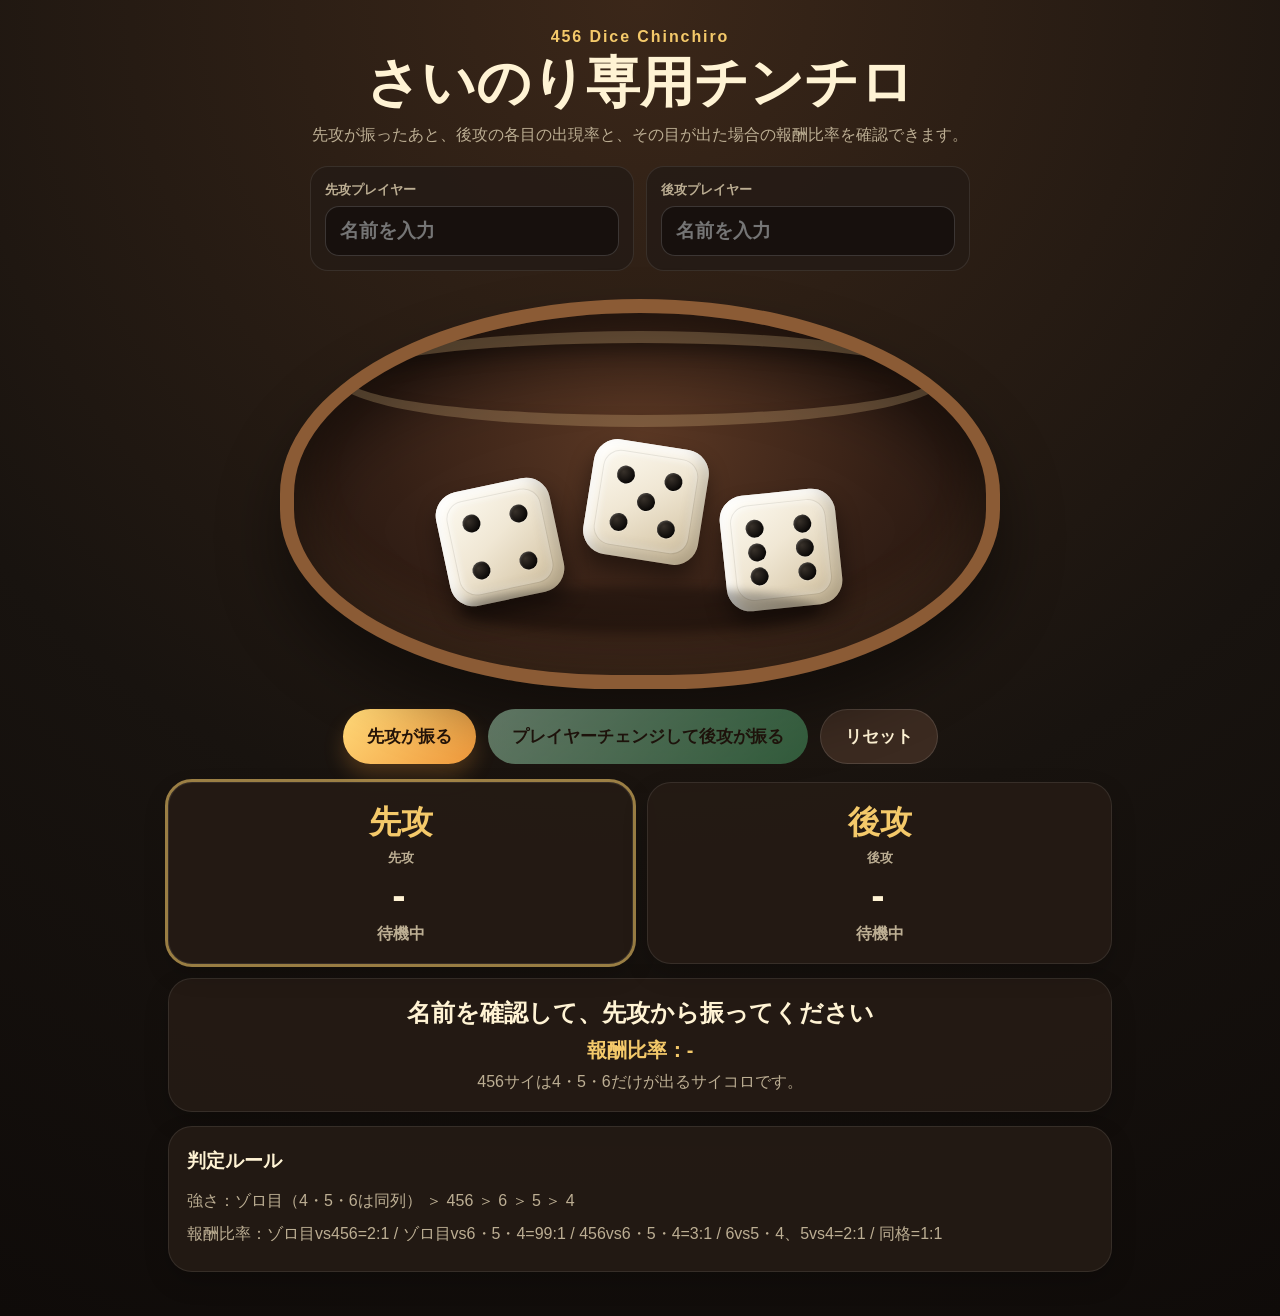
==== sainori_chinchiro_github_pages/index.html @ 75645ab0 "Add files via upload" ====
<!doctype html>
<html lang="ja">
<head>
  <meta charset="UTF-8" />
  <meta name="viewport" content="width=device-width, initial-scale=1.0" />
  <title>さいのり専用チンチロ</title>
  <link rel="stylesheet" href="style.css" />
</head>
<body>
  <main class="app">
    <section class="hero">
      <p class="eyebrow">456 Dice Chinchiro</p>
      <h1>さいのり専用チンチロ</h1>
      <p class="desc">先攻が振ったあと、後攻の各目の出現率と、その目が出た場合の報酬比率を確認できます。</p>
    </section>

    <section class="setup" id="setupBox">
      <label>
        <span>先攻プレイヤー</span>
        <input id="nameA" type="text" value="" placeholder="名前を入力" maxlength="12" autocomplete="off" />
      </label>
      <label>
        <span>後攻プレイヤー</span>
        <input id="nameB" type="text" value="" placeholder="名前を入力" maxlength="12" autocomplete="off" />
      </label>
    </section>

    <section class="bowl-wrap" aria-label="どんぶりとサイコロ">
      <div class="bowl">
        <div class="rim"></div>
        <div class="dice-stage" id="diceStage">
          <div class="dice a" id="die1" data-face="4"></div>
          <div class="dice b" id="die2" data-face="5"></div>
          <div class="dice c" id="die3" data-face="6"></div>
        </div>
        <div class="shadow"></div>
      </div>
    </section>

    <section class="controls">
      <button id="startBtn" class="start-btn">先攻が振る</button>
      <button id="nextBtn" class="next-btn" disabled>プレイヤーチェンジして後攻が振る</button>
      <button id="resetBtn" class="reset-btn">リセット</button>
    </section>

    <section class="players">
      <article class="card active" id="cardA">
        <h2 id="labelA">先攻</h2>
        <div class="turn">先攻</div>
        <div class="roll" id="rollA">-</div>
        <div class="rank" id="rankA">待機中</div>
      </article>
      <article class="card" id="cardB">
        <h2 id="labelB">後攻</h2>
        <div class="turn">後攻</div>
        <div class="roll" id="rollB">-</div>
        <div class="rank" id="rankB">待機中</div>
      </article>
    </section>

    <section class="result" id="resultBox">
      <div class="winner" id="winnerText">名前を確認して、先攻から振ってください</div>
      <div class="ratio" id="ratioText">報酬比率：-</div>
      <div class="note" id="noteText">456サイは4・5・6だけが出るサイコロです。</div>
    </section>

    <section class="odds hidden" id="oddsBox">
      <h3 id="oddsTitle">後攻が振る前の出現率・報酬比率</h3>
      <div class="odds-summary" id="oddsSummary"></div>
      <div class="odds-grid" id="oddsGrid"></div>
      <p class="odds-note" id="oddsNote"></p>
    </section>

    <section class="rules">
      <h3>判定ルール</h3>
      <p>強さ：ゾロ目（4・5・6は同列） ＞ 456 ＞ 6 ＞ 5 ＞ 4</p>
      <p>報酬比率：ゾロ目vs456=2:1 / ゾロ目vs6・5・4=99:1 / 456vs6・5・4=3:1 / 6vs5・4、5vs4=2:1 / 同格=1:1</p>
    </section>
  </main>
  <script src="script.js"></script>
</body>
</html>
---- sainori_chinchiro_github_pages/style.css ----
:root {
  --bg: #18130f;
  --panel: #251b15;
  --panel2: #312319;
  --gold: #f4c96a;
  --cream: #fff3d4;
  --muted: #bcae93;
  --red: #d74a35;
  --green: #4db06f;
}

* { box-sizing: border-box; }
body {
  margin: 0;
  min-height: 100vh;
  font-family: -apple-system, BlinkMacSystemFont, "Hiragino Sans", "Yu Gothic", sans-serif;
  background: radial-gradient(circle at top, #3b2719 0%, var(--bg) 58%, #0f0b09 100%);
  color: var(--cream);
}
.app {
  width: min(980px, 100%);
  margin: 0 auto;
  padding: 28px 18px 44px;
}
.hero { text-align: center; }
.eyebrow { color: var(--gold); letter-spacing: .12em; font-weight: 700; margin: 0 0 8px; }
h1 { margin: 0; font-size: clamp(30px, 8vw, 54px); line-height: 1.05; }
.desc { color: var(--muted); margin: 14px auto 0; max-width: 720px; }

.setup {
  margin: 20px auto 0;
  display: grid;
  grid-template-columns: 1fr 1fr;
  gap: 12px;
  max-width: 660px;
}
.setup label {
  display: grid;
  gap: 7px;
  padding: 14px;
  border-radius: 18px;
  background: rgba(37, 27, 21, .86);
  border: 1px solid rgba(255,255,255,.09);
}
.setup span { color: var(--muted); font-weight: 800; font-size: 13px; }
.setup input {
  width: 100%;
  border: 1px solid rgba(255,255,255,.16);
  border-radius: 14px;
  background: #17100d;
  color: var(--cream);
  padding: 13px 14px;
  font-size: 19px;
  font-weight: 800;
  outline: none;
}
.setup input:focus { border-color: var(--gold); box-shadow: 0 0 0 3px rgba(244,201,106,.14); }

.bowl-wrap { margin: 28px auto 20px; display: grid; place-items: center; }
.bowl {
  position: relative;
  width: min(720px, 96vw);
  height: 390px;
  border-radius: 50% 50% 46% 46%;
  background: radial-gradient(ellipse at 50% 35%, #5b3824 0%, #352016 52%, #1e130f 100%);
  border: 14px solid #8b5b35;
  box-shadow: inset 0 30px 70px rgba(0,0,0,.58), inset 0 -26px 54px rgba(255,190,105,.08), 0 36px 62px rgba(0,0,0,.42);
  overflow: hidden;
}
.rim {
  position: absolute;
  top: 18px;
  left: 42px;
  right: 42px;
  height: 96px;
  border-radius: 50%;
  border: 12px solid rgba(255, 220, 154, .22);
  box-shadow: inset 0 8px 16px rgba(0,0,0,.28);
}
.dice-stage { position: absolute; inset: 108px 86px 56px; }
.dice {
  position: absolute;
  width: 116px;
  height: 116px;
  border-radius: 24px;
  background: linear-gradient(145deg, #fffdf5 0%, #f0e7d4 46%, #cdbb98 100%);
  box-shadow: 0 13px 22px rgba(0,0,0,.44), inset -8px -8px 16px rgba(0,0,0,.16), inset 7px 7px 12px rgba(255,255,255,.88);
  transform: rotate(var(--r, 0deg));
  user-select: none;
}
.face {
  position: absolute;
  inset: 10px;
  border-radius: 18px;
  border: 1px solid rgba(0,0,0,.08);
  box-shadow: inset 0 0 10px rgba(255,255,255,.42);
}
.pip {
  position: absolute;
  width: 18px;
  height: 18px;
  border-radius: 50%;
  background: radial-gradient(circle at 35% 35%, #38312a, #080605 76%);
  box-shadow: inset 1px 1px 2px rgba(255,255,255,.18), 0 1px 1px rgba(255,255,255,.24);
  transform: translate(-50%, -50%);
}
.p1 { left: 24%; top: 24%; }
.p2 { left: 50%; top: 24%; }
.p3 { left: 76%; top: 24%; }
.p4 { left: 24%; top: 50%; }
.p5 { left: 50%; top: 50%; }
.p6 { left: 76%; top: 50%; }
.p7 { left: 24%; top: 76%; }
.p8 { left: 50%; top: 76%; }
.p9 { left: 76%; top: 76%; }
.dice.a { left: 12%; top: 32%; --r: -12deg; }
.dice.b { left: 40%; top: 12%; --r: 9deg; }
.dice.c { left: 66%; top: 36%; --r: -6deg; }
.dice.rolling { animation: tumble .18s infinite linear, bounce .55s infinite ease-in-out; }
.dice.throwing { animation: throwIn .75s cubic-bezier(.2,.8,.2,1) both; }
.shadow {
  position: absolute;
  bottom: 42px;
  left: 24%;
  width: 52%;
  height: 46px;
  border-radius: 50%;
  background: rgba(0,0,0,.28);
  filter: blur(4px);
}
@keyframes tumble { from { transform: rotate(0deg) scale(1); } to { transform: rotate(360deg) scale(1.04); } }
@keyframes bounce { 0%, 100% { translate: 0 0; } 50% { translate: 0 -18px; } }
@keyframes throwIn {
  0% { translate: -210px -250px; rotate: -540deg; opacity: 0; scale: .62; }
  60% { opacity: 1; scale: 1.1; }
  100% { translate: 0 0; rotate: 0deg; opacity: 1; scale: 1; }
}

.controls { display: flex; flex-wrap: wrap; gap: 12px; justify-content: center; margin-bottom: 18px; }
button {
  border: 0;
  border-radius: 999px;
  padding: 15px 24px;
  font-size: 17px;
  font-weight: 900;
  cursor: pointer;
}
.start-btn, .next-btn { background: linear-gradient(135deg, #ffd979, #f1993b); color: #251409; box-shadow: 0 12px 20px rgba(241,153,59,.22); }
.next-btn { background: linear-gradient(135deg, #b8efcc, #4db06f); }
.reset-btn { background: #3b2a20; color: var(--cream); border: 1px solid rgba(255,255,255,.12); }
button:disabled { opacity: .45; cursor: not-allowed; box-shadow: none; }

.players { display: grid; grid-template-columns: 1fr 1fr; gap: 14px; }
.card, .result, .rules, .odds {
  background: rgba(37, 27, 21, .9);
  border: 1px solid rgba(255,255,255,.09);
  border-radius: 24px;
  padding: 18px;
  box-shadow: 0 10px 24px rgba(0,0,0,.18);
}
.card { text-align: center; position: relative; }
.card.active { outline: 3px solid rgba(244,201,106,.6); }
.card h2 { margin: 0 0 4px; font-size: 32px; color: var(--gold); overflow-wrap: anywhere; }
.turn { color: var(--muted); font-size: 13px; font-weight: 900; }
.roll { font-size: 40px; font-weight: 900; letter-spacing: .08em; margin-top: 6px; }
.rank { color: var(--muted); margin-top: 6px; font-weight: 800; }
.card.win { outline: 3px solid var(--gold); }
.card.lose { opacity: .72; }
.result { margin-top: 14px; text-align: center; }
.winner { font-size: 24px; font-weight: 900; }
.ratio { margin-top: 8px; font-size: 20px; color: var(--gold); font-weight: 900; }
.note { margin-top: 8px; color: var(--muted); }
.rules { margin-top: 14px; color: var(--muted); line-height: 1.7; }
.rules h3, .odds h3 { color: var(--cream); margin: 0 0 10px; }
.rules p { margin: 6px 0; }

.odds { margin-top: 14px; }
.hidden { display: none; }
.odds-summary { display: grid; grid-template-columns: repeat(3, 1fr); gap: 10px; margin-bottom: 12px; }
.summary-item { border-radius: 18px; background: rgba(244,201,106,.12); border: 1px solid rgba(244,201,106,.22); padding: 13px 10px; text-align: center; }
.summary-label { color: var(--muted); font-size: 13px; font-weight: 900; }
.summary-value { margin-top: 4px; font-size: 24px; color: var(--gold); font-weight: 900; }
.odds-grid { display: grid; grid-template-columns: repeat(5, 1fr); gap: 10px; }
.odds-item {
  border-radius: 18px;
  background: rgba(0,0,0,.18);
  border: 1px solid rgba(255,255,255,.08);
  padding: 13px 10px;
  text-align: center;
}
.odds-name { font-size: 20px; color: var(--gold); font-weight: 900; }
.odds-prob { margin-top: 5px; font-weight: 900; }
.odds-ratio { margin-top: 7px; color: var(--cream); font-size: 14px; line-height: 1.35; }
.odds-note { color: var(--muted); margin: 12px 0 0; line-height: 1.6; }

@media (max-width: 760px) { .odds-grid { grid-template-columns: repeat(2, 1fr); } .odds-summary { grid-template-columns: 1fr 1fr 1fr; } }
@media (max-width: 620px) {
  .setup { grid-template-columns: 1fr; }
  .bowl { height: 300px; }
  .dice-stage { inset: 88px 38px 48px; }
  .dice { width: 78px; height: 78px; border-radius: 16px; }
  .face { inset: 7px; border-radius: 12px; }
  .pip { width: 11px; height: 11px; }
  .players { grid-template-columns: 1fr; }
  .odds-summary { grid-template-columns: 1fr; }
}
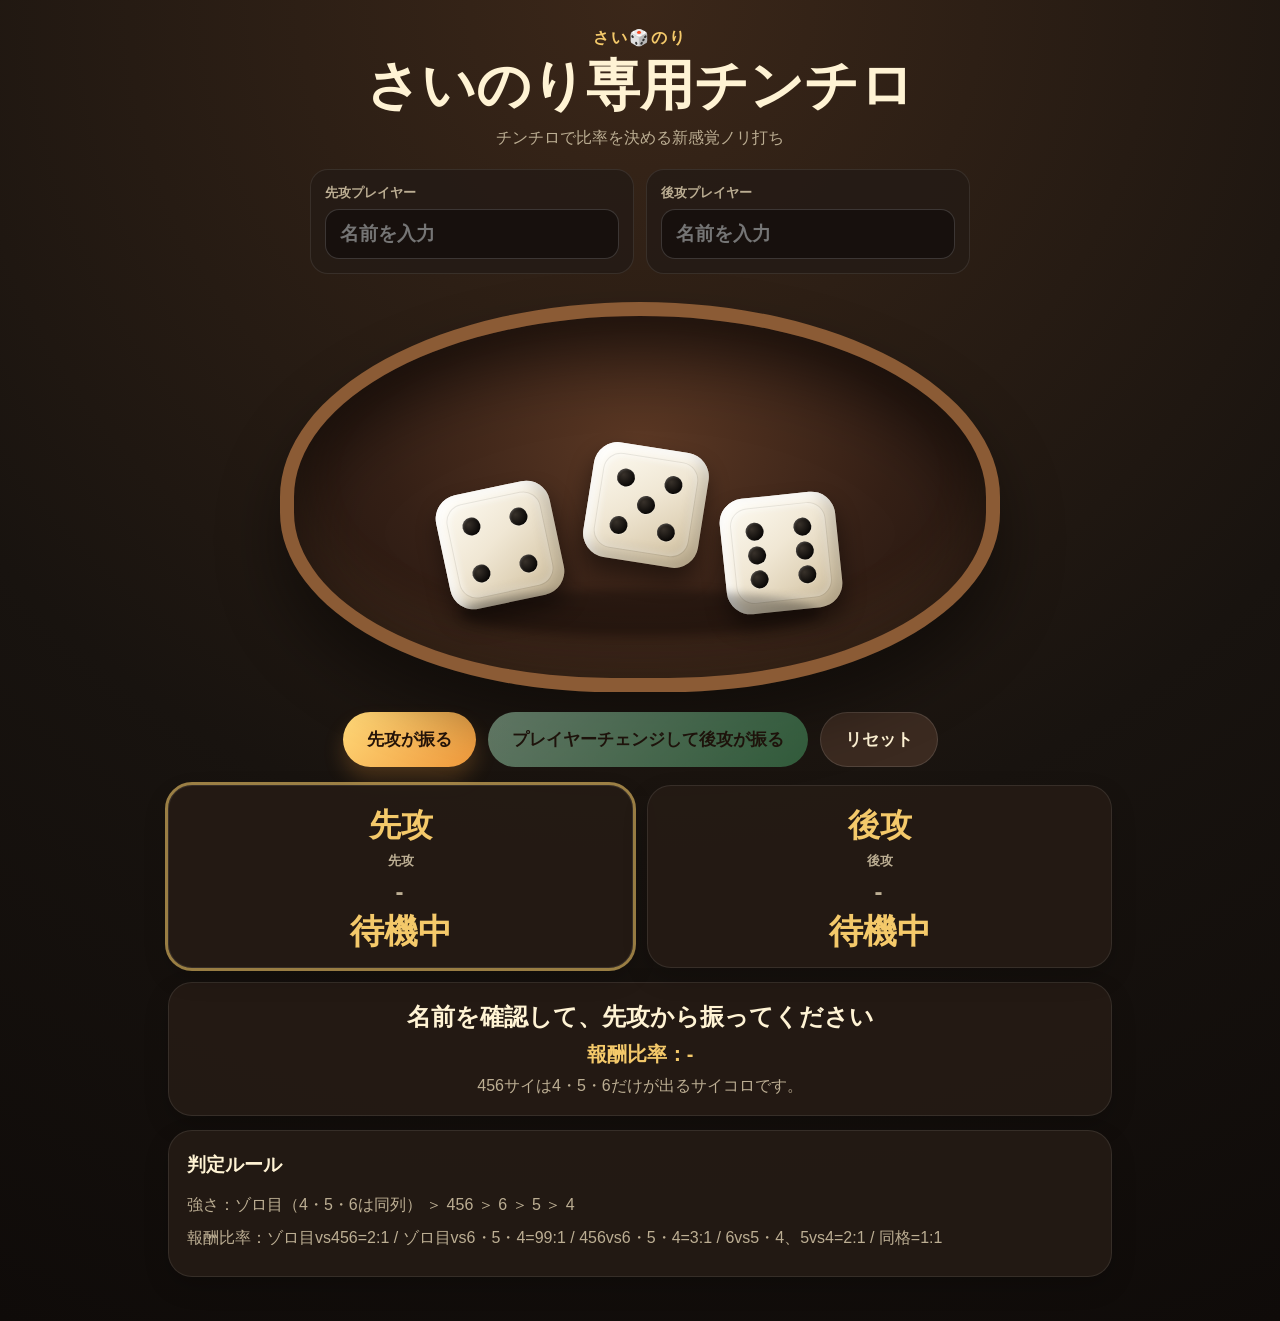
==== commit 4520c7d0: "Add files via upload" ====
--- a/sainori_chinchiro_github_pages/index.html
+++ b/sainori_chinchiro_github_pages/index.html
@@ -4,14 +4,226 @@
   <meta charset="UTF-8" />
   <meta name="viewport" content="width=device-width, initial-scale=1.0" />
   <title>さいのり専用チンチロ</title>
-  <link rel="stylesheet" href="style.css" />
+  <style>
+:root {
+  --bg: #18130f;
+  --panel: #251b15;
+  --panel2: #312319;
+  --gold: #f4c96a;
+  --cream: #fff3d4;
+  --muted: #bcae93;
+  --red: #d74a35;
+  --green: #4db06f;
+}
+
+* { box-sizing: border-box; }
+body {
+  margin: 0;
+  min-height: 100vh;
+  font-family: -apple-system, BlinkMacSystemFont, "Hiragino Sans", "Yu Gothic", sans-serif;
+  background: radial-gradient(circle at top, #3b2719 0%, var(--bg) 58%, #0f0b09 100%);
+  color: var(--cream);
+}
+.app {
+  width: min(980px, 100%);
+  margin: 0 auto;
+  padding: 28px 18px 44px;
+}
+.hero { text-align: center; }
+.eyebrow { color: var(--gold); letter-spacing: .12em; font-weight: 700; margin: 0 0 8px; }
+h1 { margin: 0; font-size: clamp(30px, 8vw, 54px); line-height: 1.05; }
+.desc { color: var(--muted); margin: 14px auto 0; max-width: 720px; }
+
+.setup {
+  margin: 20px auto 0;
+  display: grid;
+  grid-template-columns: 1fr 1fr;
+  gap: 12px;
+  max-width: 660px;
+}
+.setup label {
+  display: grid;
+  gap: 7px;
+  padding: 14px;
+  border-radius: 18px;
+  background: rgba(37, 27, 21, .86);
+  border: 1px solid rgba(255,255,255,.09);
+}
+.setup span { color: var(--muted); font-weight: 800; font-size: 13px; }
+.setup input {
+  width: 100%;
+  border: 1px solid rgba(255,255,255,.16);
+  border-radius: 14px;
+  background: #17100d;
+  color: var(--cream);
+  padding: 13px 14px;
+  font-size: 19px;
+  font-weight: 800;
+  outline: none;
+}
+.setup input:focus { border-color: var(--gold); box-shadow: 0 0 0 3px rgba(244,201,106,.14); }
+
+.bowl-wrap { margin: 28px auto 20px; display: grid; place-items: center; }
+.bowl {
+  position: relative;
+  width: min(720px, 96vw);
+  height: 390px;
+  border-radius: 50% 50% 46% 46%;
+  background: radial-gradient(ellipse at 50% 35%, #5b3824 0%, #352016 52%, #1e130f 100%);
+  border: 14px solid #8b5b35;
+  box-shadow: inset 0 30px 70px rgba(0,0,0,.58), inset 0 -26px 54px rgba(255,190,105,.08), 0 36px 62px rgba(0,0,0,.42);
+  overflow: hidden;
+}
+.rim {
+  display: none;
+  position: absolute;
+  top: 18px;
+  left: 42px;
+  right: 42px;
+  height: 96px;
+  border-radius: 50%;
+  border: 12px solid rgba(255, 220, 154, .22);
+  box-shadow: inset 0 8px 16px rgba(0,0,0,.28);
+}
+.dice-stage { position: absolute; inset: 108px 86px 56px; }
+.dice {
+  position: absolute;
+  width: 116px;
+  height: 116px;
+  border-radius: 24px;
+  background: linear-gradient(145deg, #fffdf5 0%, #f0e7d4 46%, #cdbb98 100%);
+  box-shadow: 0 13px 22px rgba(0,0,0,.44), inset -8px -8px 16px rgba(0,0,0,.16), inset 7px 7px 12px rgba(255,255,255,.88);
+  transform: rotate(var(--r, 0deg));
+  user-select: none;
+}
+.face {
+  position: absolute;
+  inset: 10px;
+  border-radius: 18px;
+  border: 1px solid rgba(0,0,0,.08);
+  box-shadow: inset 0 0 10px rgba(255,255,255,.42);
+}
+.pip {
+  position: absolute;
+  width: 18px;
+  height: 18px;
+  border-radius: 50%;
+  background: radial-gradient(circle at 35% 35%, #38312a, #080605 76%);
+  box-shadow: inset 1px 1px 2px rgba(255,255,255,.18), 0 1px 1px rgba(255,255,255,.24);
+  transform: translate(-50%, -50%);
+}
+.p1 { left: 24%; top: 24%; }
+.p2 { left: 50%; top: 24%; }
+.p3 { left: 76%; top: 24%; }
+.p4 { left: 24%; top: 50%; }
+.p5 { left: 50%; top: 50%; }
+.p6 { left: 76%; top: 50%; }
+.p7 { left: 24%; top: 76%; }
+.p8 { left: 50%; top: 76%; }
+.p9 { left: 76%; top: 76%; }
+.dice.a { left: 12%; top: 32%; --r: -12deg; }
+.dice.b { left: 40%; top: 12%; --r: 9deg; }
+.dice.c { left: 66%; top: 36%; --r: -6deg; }
+.dice.rolling { animation: tumble .18s infinite linear, bounce .55s infinite ease-in-out; }
+.dice.throwing { animation: throwIn .75s cubic-bezier(.2,.8,.2,1) both; }
+.shadow {
+  position: absolute;
+  bottom: 42px;
+  left: 24%;
+  width: 52%;
+  height: 46px;
+  border-radius: 50%;
+  background: rgba(0,0,0,.28);
+  filter: blur(4px);
+}
+@keyframes tumble { from { transform: rotate(0deg) scale(1); } to { transform: rotate(360deg) scale(1.04); } }
+@keyframes bounce { 0%, 100% { translate: 0 0; } 50% { translate: 0 -18px; } }
+@keyframes throwIn {
+  0% { translate: -210px -250px; rotate: -540deg; opacity: 0; scale: .62; }
+  60% { opacity: 1; scale: 1.1; }
+  100% { translate: 0 0; rotate: 0deg; opacity: 1; scale: 1; }
+}
+
+.controls { display: flex; flex-wrap: wrap; gap: 12px; justify-content: center; margin-bottom: 18px; }
+button {
+  border: 0;
+  border-radius: 999px;
+  padding: 15px 24px;
+  font-size: 17px;
+  font-weight: 900;
+  cursor: pointer;
+}
+.start-btn, .next-btn { background: linear-gradient(135deg, #ffd979, #f1993b); color: #251409; box-shadow: 0 12px 20px rgba(241,153,59,.22); }
+.next-btn { background: linear-gradient(135deg, #b8efcc, #4db06f); }
+.reset-btn { background: #3b2a20; color: var(--cream); border: 1px solid rgba(255,255,255,.12); }
+button:disabled { opacity: .45; cursor: not-allowed; box-shadow: none; }
+
+.players { display: grid; grid-template-columns: 1fr 1fr; gap: 14px; }
+.card, .result, .rules, .odds {
+  background: rgba(37, 27, 21, .9);
+  border: 1px solid rgba(255,255,255,.09);
+  border-radius: 24px;
+  padding: 18px;
+  box-shadow: 0 10px 24px rgba(0,0,0,.18);
+}
+.card { text-align: center; position: relative; }
+.card.active { outline: 3px solid rgba(244,201,106,.6); }
+.card h2 { margin: 0 0 4px; font-size: 32px; color: var(--gold); overflow-wrap: anywhere; }
+.turn { color: var(--muted); font-size: 13px; font-weight: 900; }
+.roll { font-size: 24px; font-weight: 900; letter-spacing: .08em; margin-top: 8px; color: var(--muted); }
+.rank { color: var(--gold); margin-top: 8px; font-size: 34px; line-height: 1.05; font-weight: 950; }
+.card.win { outline: 3px solid var(--gold); }
+.card.lose { opacity: .72; }
+.result { margin-top: 14px; text-align: center; transition: transform .2s ease, box-shadow .2s ease; }
+.result.final { border-color: rgba(244,201,106,.55); box-shadow: 0 0 0 3px rgba(244,201,106,.12), 0 16px 34px rgba(0,0,0,.28); transform: translateY(-1px); }
+.result.final .winner { font-size: clamp(30px, 6vw, 46px); color: var(--gold); text-shadow: 0 2px 16px rgba(244,201,106,.2); }
+.winner { font-size: 24px; font-weight: 900; }
+.ratio { margin-top: 8px; font-size: 20px; color: var(--gold); font-weight: 900; }
+.note { margin-top: 8px; color: var(--muted); }
+.rules { margin-top: 14px; color: var(--muted); line-height: 1.7; }
+.rules h3, .odds h3 { color: var(--cream); margin: 0 0 10px; }
+.rules p { margin: 6px 0; }
+
+.odds { margin-top: 14px; transition: opacity .2s ease, filter .2s ease; }
+.odds.muted-after-result { opacity: .45; filter: saturate(.65); }
+.hidden { display: none; }
+.odds-summary { display: grid; grid-template-columns: repeat(3, 1fr); gap: 10px; margin-bottom: 12px; }
+.summary-item { border-radius: 18px; background: rgba(244,201,106,.12); border: 1px solid rgba(244,201,106,.22); padding: 13px 10px; text-align: center; }
+.summary-label { color: var(--muted); font-size: 13px; font-weight: 900; }
+.summary-value { margin-top: 4px; font-size: 24px; color: var(--gold); font-weight: 900; }
+.odds-grid { display: grid; grid-template-columns: repeat(5, 1fr); gap: 10px; }
+.odds-item {
+  border-radius: 18px;
+  background: rgba(0,0,0,.18);
+  border: 1px solid rgba(255,255,255,.08);
+  padding: 13px 10px;
+  text-align: center;
+}
+.odds-name { font-size: 20px; color: var(--gold); font-weight: 900; }
+.odds-prob { margin-top: 5px; font-weight: 900; }
+.odds-ratio { margin-top: 7px; color: var(--cream); font-size: 14px; line-height: 1.35; }
+.odds-note { color: var(--muted); margin: 12px 0 0; line-height: 1.6; }
+
+@media (max-width: 760px) { .odds-grid { grid-template-columns: repeat(2, 1fr); } .odds-summary { grid-template-columns: 1fr 1fr 1fr; } }
+@media (max-width: 620px) {
+  .setup { grid-template-columns: 1fr; }
+  .bowl { height: 300px; }
+  .dice-stage { inset: 88px 38px 48px; }
+  .dice { width: 78px; height: 78px; border-radius: 16px; }
+  .face { inset: 7px; border-radius: 12px; }
+  .pip { width: 11px; height: 11px; }
+  .players { grid-template-columns: 1fr; }
+  .odds-summary { grid-template-columns: 1fr; }
+}
+
+  </style>
 </head>
 <body>
   <main class="app">
     <section class="hero">
-      <p class="eyebrow">456 Dice Chinchiro</p>
+      <p class="eyebrow">さい🎲のり</p>
       <h1>さいのり専用チンチロ</h1>
-      <p class="desc">先攻が振ったあと、後攻の各目の出現率と、その目が出た場合の報酬比率を確認できます。</p>
+      <p class="desc">チンチロで比率を決める新感覚ノリ打ち</p>
     </section>
 
     <section class="setup" id="setupBox">
@@ -77,6 +289,306 @@
       <p>報酬比率：ゾロ目vs456=2:1 / ゾロ目vs6・5・4=99:1 / 456vs6・5・4=3:1 / 6vs5・4、5vs4=2:1 / 同格=1:1</p>
     </section>
   </main>
-  <script src="script.js"></script>
+  <script>
+const DICE_VALUES = [4, 5, 6];
+const OUTCOMES = [
+  { type: 'triple', label: 'ゾロ目', count: 3 },
+  { type: '456', label: '456', count: 6 },
+  { type: '6', label: '6の目', count: 6 },
+  { type: '5', label: '5の目', count: 6 },
+  { type: '4', label: '4の目', count: 6 },
+];
+const TOTAL_PATTERNS = 27;
+
+const startBtn = document.getElementById('startBtn');
+const nextBtn = document.getElementById('nextBtn');
+const resetBtn = document.getElementById('resetBtn');
+const nameAInput = document.getElementById('nameA');
+const nameBInput = document.getElementById('nameB');
+const labelA = document.getElementById('labelA');
+const labelB = document.getElementById('labelB');
+const diceEls = [document.getElementById('die1'), document.getElementById('die2'), document.getElementById('die3')];
+const rollA = document.getElementById('rollA');
+const rollB = document.getElementById('rollB');
+const rankA = document.getElementById('rankA');
+const rankB = document.getElementById('rankB');
+const resultBox = document.getElementById('resultBox');
+const winnerText = document.getElementById('winnerText');
+const ratioText = document.getElementById('ratioText');
+const noteText = document.getElementById('noteText');
+const cardA = document.getElementById('cardA');
+const cardB = document.getElementById('cardB');
+const oddsBox = document.getElementById('oddsBox');
+const oddsGrid = document.getElementById('oddsGrid');
+const oddsSummary = document.getElementById('oddsSummary');
+const oddsTitle = document.getElementById('oddsTitle');
+const oddsNote = document.getElementById('oddsNote');
+
+let firstDice = null;
+let firstEval = null;
+let isRolling = false;
+
+function playerAName() { return (nameAInput.value.trim() || '先攻'); }
+function playerBName() { return (nameBInput.value.trim() || '後攻'); }
+
+function syncNames() {
+  labelA.textContent = playerAName();
+  labelB.textContent = playerBName();
+}
+
+function randomDie() {
+  return DICE_VALUES[Math.floor(Math.random() * DICE_VALUES.length)];
+}
+
+function rollDice() {
+  return [randomDie(), randomDie(), randomDie()];
+}
+
+function evaluate(diceOrType) {
+  if (typeof diceOrType === 'string') {
+    const map = {
+      triple: { power: 5, type: 'triple', label: 'ゾロ目' },
+      '456': { power: 4, type: '456', label: '456' },
+      '6': { power: 3, type: '6', label: '6の目' },
+      '5': { power: 2, type: '5', label: '5の目' },
+      '4': { power: 1, type: '4', label: '4の目' },
+    };
+    return map[diceOrType];
+  }
+
+  const dice = diceOrType;
+  const sorted = [...dice].sort((a, b) => a - b);
+  const counts = dice.reduce((acc, v) => ({ ...acc, [v]: (acc[v] || 0) + 1 }), {});
+  const isTriple = Object.values(counts).some(v => v === 3);
+  const is456 = sorted.join('') === '456';
+
+  if (isTriple) return { power: 5, type: 'triple', label: `ゾロ目${dice[0]}` };
+  if (is456) return { power: 4, type: '456', label: '456' };
+
+  const pairNumber = Number(Object.keys(counts).find(k => counts[k] === 2));
+  const singleNumber = Number(Object.keys(counts).find(k => counts[k] === 1));
+  if (pairNumber && singleNumber) {
+    return { power: singleNumber - 3, type: String(singleNumber), label: `${singleNumber}の目` };
+  }
+  return { power: 0, type: 'none', label: '無効' };
+}
+
+function getRatio(winnerEval, loserEval) {
+  if (winnerEval.power === loserEval.power) return '1:1';
+  if (winnerEval.type === 'triple' && loserEval.type === '456') return '2:1';
+  if (winnerEval.type === 'triple') return '99:1';
+  if (winnerEval.type === '456') return '3:1';
+  return '2:1';
+}
+
+function ratioForPlayers(aEval, bEval) {
+  if (aEval.power === bEval.power) return { text: `${playerAName()} 1 : 1 ${playerBName()}`, winner: 'draw' };
+  const aWins = aEval.power > bEval.power;
+  const ratio = getRatio(aWins ? aEval : bEval, aWins ? bEval : aEval);
+  const [winShare, loseShare] = ratio.split(':');
+  return {
+    text: `${playerAName()} ${aWins ? winShare : loseShare} : ${aWins ? loseShare : winShare} ${playerBName()}`,
+    winner: aWins ? 'A' : 'B',
+  };
+}
+
+function renderPips(el, value) {
+  const positions = {
+    4: ['p1', 'p3', 'p7', 'p9'],
+    5: ['p1', 'p3', 'p5', 'p7', 'p9'],
+    6: ['p1', 'p3', 'p4', 'p6', 'p7', 'p9'],
+  };
+  el.dataset.face = value;
+  el.innerHTML = `<div class="face">${positions[value].map(pos => `<span class="pip ${pos}"></span>`).join('')}</div>`;
+}
+
+function setDiceFaces(values) {
+  diceEls.forEach((el, i) => renderPips(el, values[i]));
+}
+
+function animateRoll(finalDice, label) {
+  return new Promise(resolve => {
+    isRolling = true;
+    noteText.textContent = `${label} がサイコロを投げています…`;
+    diceEls.forEach((el, i) => {
+      el.classList.remove('throwing');
+      void el.offsetWidth;
+      el.classList.add('throwing', 'rolling');
+      el.style.animationDelay = `${i * 0.08}s`;
+    });
+
+    const interval = setInterval(() => setDiceFaces(rollDice()), 90);
+    setTimeout(() => {
+      clearInterval(interval);
+      setDiceFaces(finalDice);
+      diceEls.forEach(el => {
+        el.classList.remove('rolling');
+        el.style.animationDelay = '0s';
+      });
+      isRolling = false;
+      resolve();
+    }, 1250);
+  });
+}
+
+function formatPercent(count) {
+  return `${count}/${TOTAL_PATTERNS}（${(count / TOTAL_PATTERNS * 100).toFixed(1)}%）`;
+}
+
+function renderOdds() {
+  const bName = playerBName();
+  oddsTitle.textContent = `${bName} が振る前の出現率・報酬比率`;
+
+  let winCount = 0;
+  let drawCount = 0;
+  let loseCount = 0;
+
+  const rows = OUTCOMES.map(outcome => {
+    const bEval = evaluate(outcome.type);
+    const ratio = ratioForPlayers(firstEval, bEval);
+    if (bEval.power > firstEval.power) winCount += outcome.count;
+    else if (bEval.power === firstEval.power) drawCount += outcome.count;
+    else loseCount += outcome.count;
+
+    const prob = formatPercent(outcome.count);
+    const resultLabel = ratio.winner === 'draw' ? '引き分け' : `${ratio.winner === 'A' ? playerAName() : playerBName()}勝ち`;
+    return `
+      <div class="odds-item">
+        <div class="odds-name">${outcome.label}</div>
+        <div class="odds-prob">${prob}</div>
+        <div class="odds-ratio">${resultLabel}<br>${ratio.text}</div>
+      </div>
+    `;
+  }).join('');
+
+  oddsSummary.innerHTML = `
+    <div class="summary-item">
+      <div class="summary-label">${bName}の勝つ確率</div>
+      <div class="summary-value">${formatPercent(winCount)}</div>
+    </div>
+    <div class="summary-item">
+      <div class="summary-label">引き分け率</div>
+      <div class="summary-value">${formatPercent(drawCount)}</div>
+    </div>
+    <div class="summary-item">
+      <div class="summary-label">${bName}の負け確率</div>
+      <div class="summary-value">${formatPercent(loseCount)}</div>
+    </div>
+  `;
+  oddsGrid.innerHTML = rows;
+  oddsNote.textContent = `先攻の目は「${firstEval.label}」。勝敗確率は後攻目線、下の比率は後攻がその目を出した場合の最終的な報酬比率です。`;
+  oddsBox.classList.remove('hidden');
+}
+
+async function rollFirst() {
+  if (isRolling) return;
+  syncNames();
+  firstDice = null;
+  firstEval = null;
+  startBtn.disabled = true;
+  nextBtn.disabled = true;
+  nameAInput.disabled = true;
+  nameBInput.disabled = true;
+  oddsBox.classList.add('hidden');
+  oddsBox.classList.remove('muted-after-result');
+  resultBox.classList.remove('final');
+  cardA.classList.add('active');
+  cardB.classList.remove('active', 'win', 'lose');
+  cardA.classList.remove('win', 'lose');
+  winnerText.textContent = '先攻の勝負中…';
+  ratioText.textContent = '報酬比率：-';
+  rollA.textContent = '-';
+  rollB.textContent = '-';
+  rankA.textContent = '待機中';
+  rankB.textContent = '待機中';
+
+  firstDice = rollDice();
+  await animateRoll(firstDice, playerAName());
+  firstEval = evaluate(firstDice);
+  rollA.textContent = firstDice.join('・');
+  rankA.textContent = firstEval.label;
+  winnerText.textContent = `${playerAName()} の目が確定`;
+  ratioText.textContent = `先攻：${firstEval.label}`;
+  noteText.textContent = `プレイヤーチェンジ後、${playerBName()} が振ります。`;
+  cardA.classList.remove('active');
+  cardB.classList.add('active');
+  renderOdds();
+  nextBtn.disabled = false;
+}
+
+async function rollSecond() {
+  if (isRolling || !firstDice) return;
+  nextBtn.disabled = true;
+  const secondDice = rollDice();
+  await animateRoll(secondDice, playerBName());
+  renderResult(firstDice, secondDice);
+  startBtn.textContent = 'もう一度、先攻から振る';
+  startBtn.disabled = false;
+}
+
+function renderResult(aDice, bDice) {
+  const aEval = evaluate(aDice);
+  const bEval = evaluate(bDice);
+  rollA.textContent = aDice.join('・');
+  rollB.textContent = bDice.join('・');
+  rankA.textContent = aEval.label;
+  rankB.textContent = bEval.label;
+  resultBox.classList.add('final');
+  oddsBox.classList.add('muted-after-result');
+
+  cardA.classList.remove('active', 'win', 'lose');
+  cardB.classList.remove('active', 'win', 'lose');
+
+  const ratio = ratioForPlayers(aEval, bEval);
+  if (ratio.winner === 'draw') {
+    winnerText.textContent = '引き分け';
+    ratioText.textContent = `報酬比率：${ratio.text}`;
+    noteText.textContent = '同じ強さの目なので1:1です。';
+    return;
+  }
+
+  const aWins = ratio.winner === 'A';
+  winnerText.textContent = `${aWins ? playerAName() : playerBName()} の勝ち`;
+  ratioText.textContent = `報酬比率：${ratio.text}`;
+  noteText.textContent = `${aWins ? aEval.label : bEval.label} が ${aWins ? bEval.label : aEval.label} に勝利。`;
+  (aWins ? cardA : cardB).classList.add('win');
+  (aWins ? cardB : cardA).classList.add('lose');
+}
+
+function reset() {
+  firstDice = null;
+  firstEval = null;
+  isRolling = false;
+  syncNames();
+  setDiceFaces([4, 5, 6]);
+  rollA.textContent = '-';
+  rollB.textContent = '-';
+  rankA.textContent = '待機中';
+  rankB.textContent = '待機中';
+  winnerText.textContent = '名前を確認して、先攻から振ってください';
+  ratioText.textContent = '報酬比率：-';
+  noteText.textContent = '456サイは4・5・6だけが出るサイコロです。';
+  cardA.classList.add('active');
+  cardB.classList.remove('active', 'win', 'lose');
+  cardA.classList.remove('win', 'lose');
+  oddsBox.classList.add('hidden');
+  oddsBox.classList.remove('muted-after-result');
+  resultBox.classList.remove('final');
+  startBtn.textContent = '先攻が振る';
+  startBtn.disabled = false;
+  nextBtn.disabled = true;
+  nameAInput.disabled = false;
+  nameBInput.disabled = false;
+}
+
+nameAInput.addEventListener('input', syncNames);
+nameBInput.addEventListener('input', syncNames);
+startBtn.addEventListener('click', rollFirst);
+nextBtn.addEventListener('click', rollSecond);
+resetBtn.addEventListener('click', reset);
+setDiceFaces([4, 5, 6]);
+syncNames();
+
+  </script>
 </body>
 </html>
